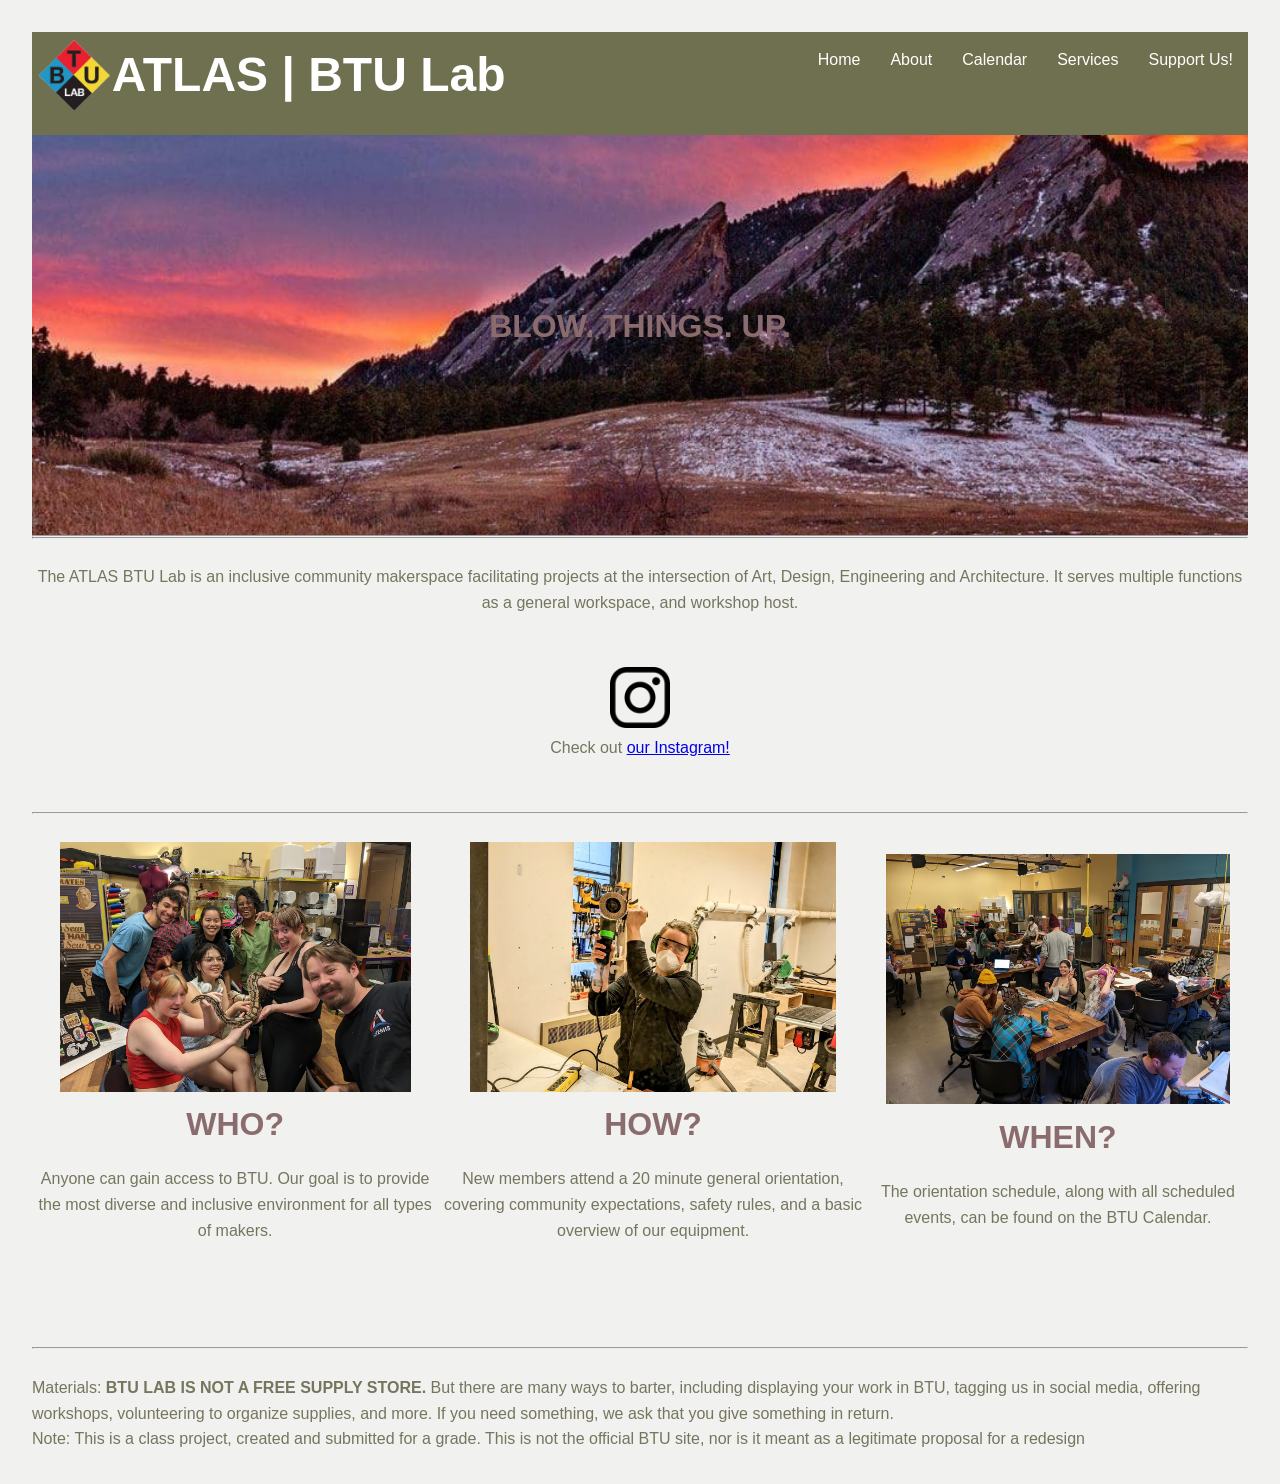
==== index.html @ c81f859d "Overall QOL Changes, NEED PHOTOS FOR ABOUT ME STILL" ====
<!doctype html>
<html lang="en">
<head>
    <meta charset="utf-8" />
    <title>BTU Lab - Home</title>
    <link rel="icon" type="image/x-icon" href="assets/favicon.ico">
    <link rel="stylesheet" href="style.css">
</head>
<body>
    <header>
        <nav>
            <h1>
                ATLAS | BTU Lab
                <img src="assets/site-icon.png" width="10%" alt="BTU Lab Logo" align="left"> <!--this works rlly good, thx!-->
            </h1>
            <ul>
                <li><a href="index.html" class="link">Home</a></li>
                <li><a href="about.html" class="link">About</a></li>
                <li><a href="calendar.html" class="link">Calendar</a></li>
                <li><a href="services.html" class="link">Services</a></li>
                <li><a href="support.html" class="link">Support Us!</a></li>
            </ul>
        </nav>
    </header>
    <main>
        <body style="margin:0;">
            <table width="100%" height="400" style="background: url('assets/flatirons-sunset.jpeg');
                                                    background-size: cover;
                                                    background-position: center;
                                                    background-repeat: no-repeat;">
                <tr>
                    <td align="center" valign="middle">

                        <h2>BLOW. THINGS. UP.</h2> <!-- should function the same? might need a color change here -->

                    </td>
                </tr>
            </table>
        </body>

        <!-- The instagram link will be integrated below this similar to my WA5 concepts ~carson -->

<hr><hr>
<br>

    <body>
        <p align="center"> The ATLAS BTU Lab is an inclusive community makerspace facilitating projects at the intersection of Art, Design, Engineering and Architecture. It serves multiple functions as a general workspace, and workshop host.</p>
        <br><br>
        <p align="center"><img width="5%" src="assets/instagram.png" alt="Instagram"></p>
        <p align="center">Check out <a href="https://www.instagram.com/btulab_cu/?hl=en">our Instagram!</a> </p>

    </body>

<br><br>
<hr>
<br>

    <table align="center">
        <tr align="center">
            <td>
                <img src="assets/who.jpg" alt="Selfie of lab members with a snake" height="250">
                <h2>WHO?</h2>
                <p>Anyone can gain access to BTU. Our goal is to provide the most diverse and inclusive environment for all types of makers.</p>
            </td>

            <td>
                <img src="assets/how.jpg" alt="Lab member using angle grinder" height="250">
                <h2>HOW?</h2>
                <p>New members attend a 20 minute general orientation, covering community expectations, safety rules, and a basic overview of our equipment.</p>
            </td>

            <td>
                <img src="assets/when.jpg" alt="BTU Lab full of people working" height="250">
                <h2>WHEN?</h2>
                <p>The orientation schedule, along with all scheduled events, can be found on the BTU Calendar.</p>
            </td>
        </tr>
    </table>
    </main>

    <br><br>
    <br><br>

    <footer>
        <hr>
        <br>
        <p>Materials: <b>BTU LAB IS NOT A FREE SUPPLY STORE.</b> But there are many ways to barter, including displaying your work in BTU, tagging us in social media, offering workshops, volunteering to organize supplies, and more. If you need something, we ask that you give something in return.</p>
        <p>Note: This is a class project, created and submitted for a grade. This is not the official BTU site, nor is it meant as a legitimate proposal for a redesign</p>
    </footer>
</body>
</html>
---- style.css ----
/* CSS Reset and Base Styles */
:root {
    /* Color Palette - 5 Core Colors */
    --color-primary: #574143;     /* Initially selected based on ATLAS Building Colors, deep text red, navbar and/or main brand/text color */
    --color-secondary: #8B6C6E;   /* Initially selected based on ATLAS Building Colors, light text red, complementary navbar text color */
    --color-accent: #8A686A;      /* Deeper text red than light text red, accent color, alternative warning/highlight color */
    --color-neutral: #76755E;     /* Boulder Tree Green, could be either background for text boxes or alternative color  */
    --color-highlight: #6F704F;   /* Deep Tree Green, accent, footnote or notes/comments color (side details) */
    
    /* Derived Colors for Flexibility */
    --color-background: color-mix(in srgb, var(--color-neutral) 10%, white);
    --color-text-dark: var(--color-neutral);
    --color-text-light: white;

    /* Typography */
    --font-primary: 'Space Grotesk', -apple-system, BlinkMacSystemFont, sans-serif;
    --font-secondary: 'Roboto Mono', monospace;

    /* Spacing System */
    --spacing-xs: 0.25rem;
    --spacing-sm: 0.5rem;
    --spacing-md: 1rem;
    --spacing-lg: 1.5rem;
    --spacing-xl: 2rem;
    --spacing-2x1: 3rem; /* 48 pixel gap so we can space out major bits */

    /* Border Radius */
    --radius-sm: 4px;
    --radius-md: 8px;
    --radius-lg: 12px;
}

* {
    margin: 0;
    padding: 0;
    box-sizing: border-box;
}

body {
    font-family: var(--font-primary);
    line-height: 1.6;
    background-color: var(--color-background);
    color: var(--color-text-dark);
    padding: var(--spacing-xl);
}

.container {
    max-width: 1200px;
    margin: 0 auto;
}

/* Typography Styles */
h1 {
    font-size: 3rem;
    font-weight: 700;
    margin-bottom: var(--spacing-md);
    color: var(--color-primary);
}

h2 {
    font-size: 2rem;
    font-weight: 600;
    margin-bottom: var(--spacing-md);
    color: var(--color-secondary);
}

h3 {
    font-size: 1.5rem;
    font-weight: 500;
    margin-bottom: var(--spacing-sm);
    color: var(--color-accent);
}

.body-text {
    font-size: 1rem;
    margin-bottom: var(--spacing-md);
}

.small-text {
    font-size: 0.75rem;
    color: color-mix(in srgb, var(--color-text-dark) 70%, transparent);
}

/* Color Palette Section */
.color-palette {
    display: grid;
    grid-template-columns: repeat(auto-fit, minmax(200px, 1fr));
    gap: var(--spacing-md);
    margin-bottom: var(--spacing-xl);
}

.color-swatch {
    padding: var(--spacing-md);
    border-radius: var(--radius-md);
    display: flex;
    flex-direction: column;
    align-items: center;
    justify-content: center;
    text-align: center;
}

/* Component Styles */
.button {
    display: inline-block;
    padding: var(--spacing-sm) var(--spacing-md);
    background-color: var(--color-primary);
    color: var(--color-text-light);
    text-decoration: none;
    border-radius: var(--radius-sm);
    transition: background-color 0.3s ease, transform 0.2s;
    border: 2px solid transparent;
}

.button:hover {
    background-color: color-mix(in srgb, var(--color-primary) 80%, black);
    border-color: var(--color-secondary);
    transform: scale(1.05);
}

.button:active {
    transform: scale(0.95);
    background-color: var(--color-secondary);
}

.link {
    color: var(--color-secondary);
    text-decoration: none;
    transition: color 0.3s ease, text-decoration-color 0.3s;
}

.link:hover {
    color: var(--color-accent);
    text-decoration: underline;
    text-decoration-color: var(--color-highlight);
}

.link:visited {
    color: var(--color-neutral);
    text-decoration: none;
}

/* Spacing Demonstration */
.spacing-demo {
    display: flex;
    align-items: center;
    gap: var(--spacing-sm);
    margin-bottom: var(--spacing-md);
}

.spacing-block {
    background-color: var(--color-primary);
    height: 50px;
}


nav {
    display: flex;
    justify-content: space-between;
    padding: 5px;
    background-color: var(--color-highlight)
}

nav h1 {
    color: var(--color-text-light)
}

nav ul {
    padding: 10px;
    margin: 0;
    list-style-type: none;
    display: flex;
    justify-content: flex-end;
    gap: 30px; /* added a gap so it would stop tweaking out in the top right! */
}

nav li {
    text-align: center;
    /*flex: 1;*/
}

nav .link {
    color: var(--color-text-light)
}

nav .link:visited {
    color: var(--color-secondary);
    text-decoration: none;
}

aside .photos {
  flex: 1;
  display: grid;
  float: left;
  width: 10%;
}

.explanation {
  flex: 4;
}


iframe {
    text-align: center;
}
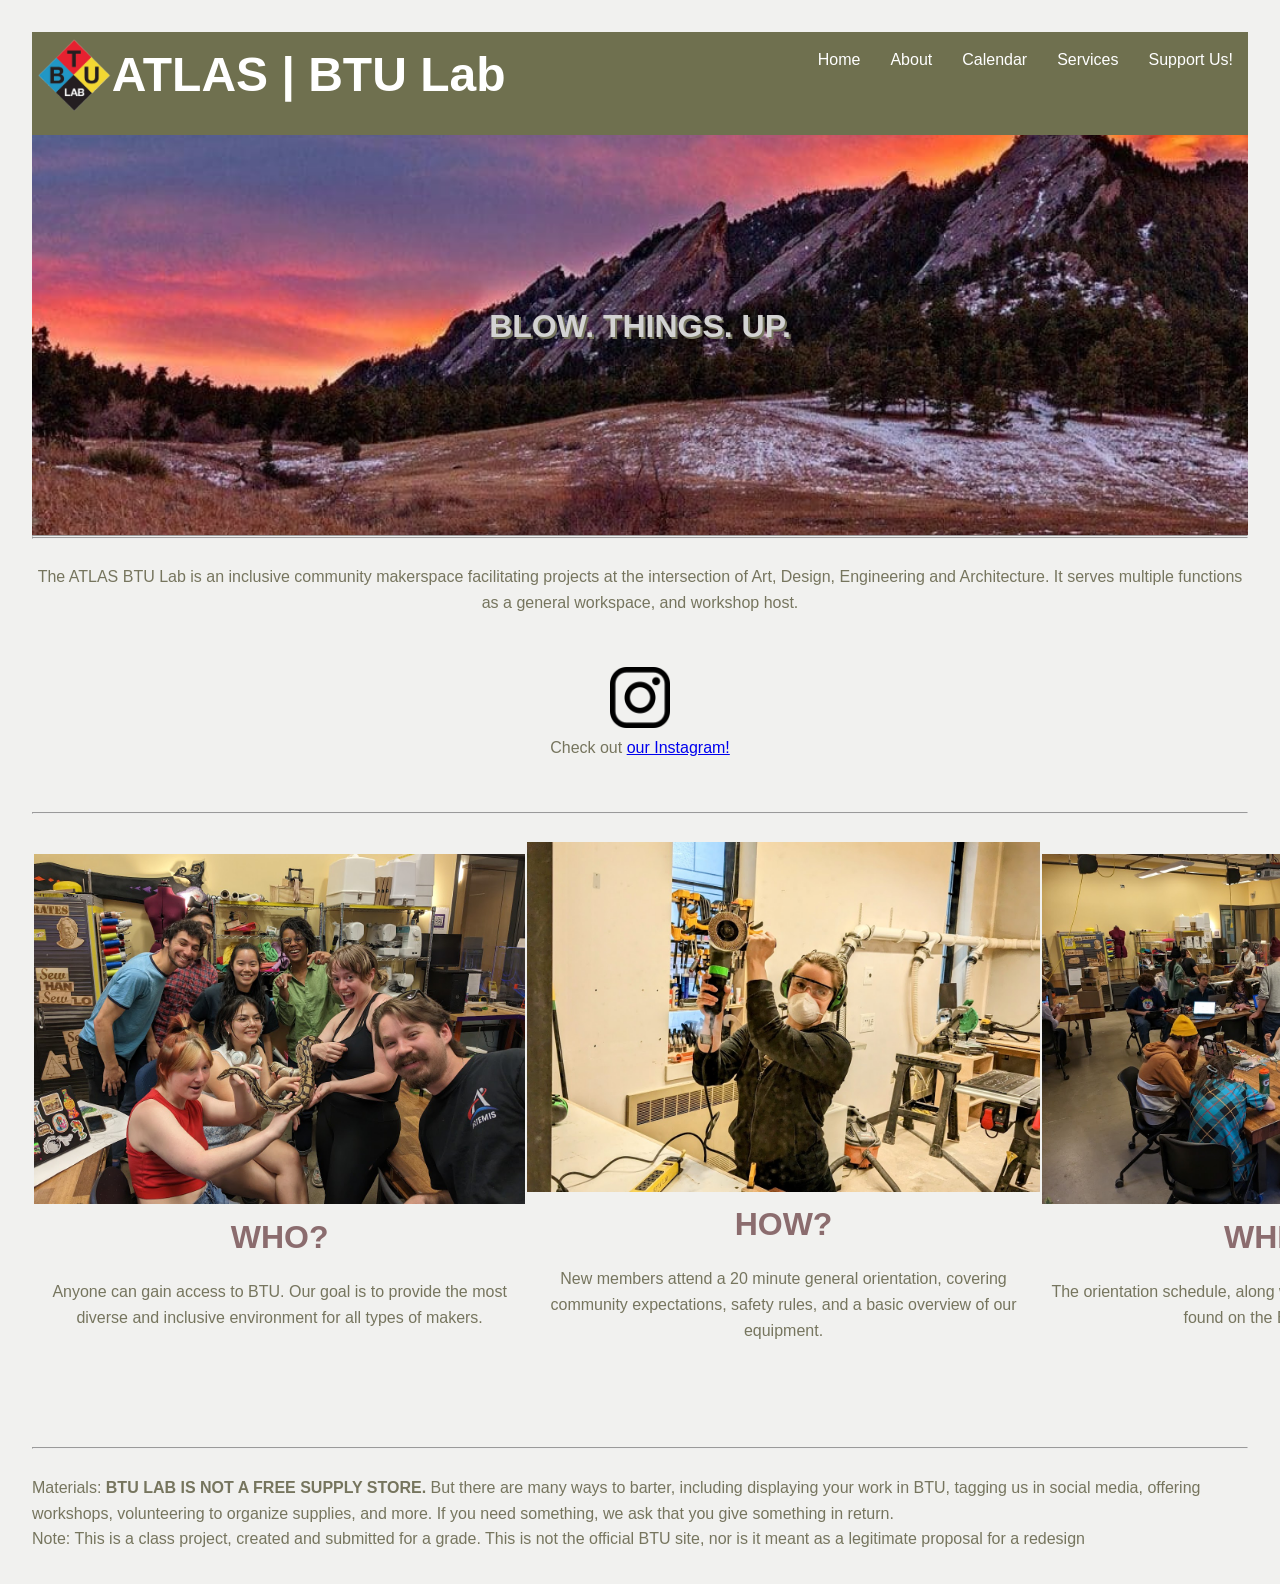
==== commit 59433c79: "Complete Aboutpage & Rules+Services Overhaul" ====
--- a/index.html
+++ b/index.html
@@ -31,7 +31,7 @@
                 <tr>
                     <td align="center" valign="middle">
 
-                        <h2>BLOW. THINGS. UP.</h2> <!-- should function the same? might need a color change here -->
+                        <h2 class="flavortext">BLOW. THINGS. UP.</h2> <!-- should function the same? might need a color change here -->
 
                     </td>
                 </tr>
@@ -58,19 +58,19 @@
     <table align="center">
         <tr align="center">
             <td>
-                <img src="assets/who.jpg" alt="Selfie of lab members with a snake" height="250">
+                <img src="assets/who.jpg" alt="Selfie of lab members with a snake" height="350">
                 <h2>WHO?</h2>
                 <p>Anyone can gain access to BTU. Our goal is to provide the most diverse and inclusive environment for all types of makers.</p>
             </td>
 
             <td>
-                <img src="assets/how.jpg" alt="Lab member using angle grinder" height="250">
+                <img src="assets/how.jpg" alt="Lab member using angle grinder" height="350">
                 <h2>HOW?</h2>
                 <p>New members attend a 20 minute general orientation, covering community expectations, safety rules, and a basic overview of our equipment.</p>
             </td>
 
             <td>
-                <img src="assets/when.jpg" alt="BTU Lab full of people working" height="250">
+                <img src="assets/when.jpg" alt="BTU Lab full of people working" height="350">
                 <h2>WHEN?</h2>
                 <p>The orientation schedule, along with all scheduled events, can be found on the BTU Calendar.</p>
             </td>
--- a/style.css
+++ b/style.css
@@ -135,7 +135,7 @@
 }
 
 .link:visited {
-    color: var(--color-neutral);
+    color: var(--color-text-light);
     text-decoration: none;
 }
 
@@ -183,7 +183,7 @@
 }
 
 nav .link:visited {
-    color: var(--color-secondary);
+    color: var(white);
     text-decoration: none;
 }
 
@@ -201,4 +201,19 @@
 
 iframe {
     text-align: center;
+}
+
+h2.flavortext {
+   color: lightgray;
+   text-shadow: 2px 2px var(--color-neutral);
+}
+
+.mmnames {
+    color: var(--color-text-dark);
+    text-decoration: none;
+    font-size-adjust: 1.0;
+}
+
+.identlist {
+    margin-left: 15px;
 }
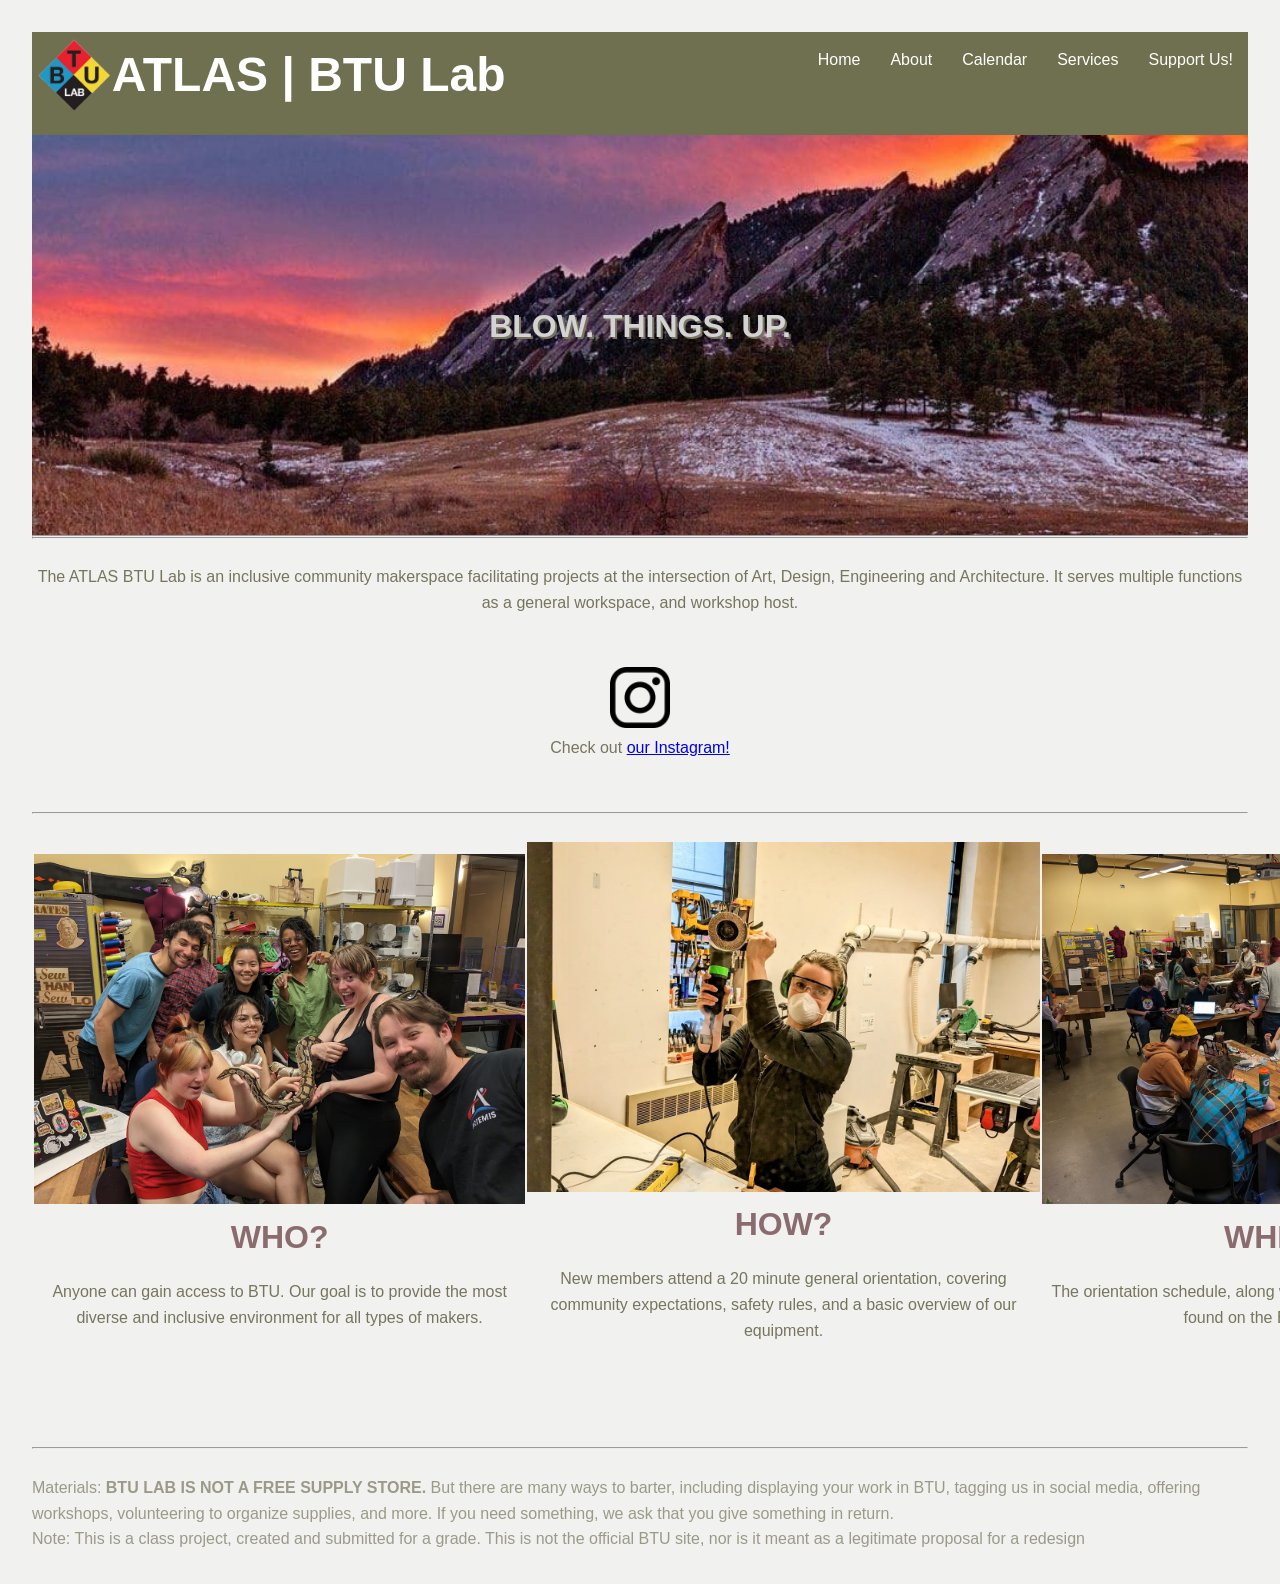
==== commit 02e51235: "work more on mobile ui" ====
--- a/index.html
+++ b/index.html
@@ -84,8 +84,8 @@
     <footer>
         <hr>
         <br>
-        <p>Materials: <b>BTU LAB IS NOT A FREE SUPPLY STORE.</b> But there are many ways to barter, including displaying your work in BTU, tagging us in social media, offering workshops, volunteering to organize supplies, and more. If you need something, we ask that you give something in return.</p>
-        <p>Note: This is a class project, created and submitted for a grade. This is not the official BTU site, nor is it meant as a legitimate proposal for a redesign</p>
+        <p class="small-text">Materials: <b>BTU LAB IS NOT A FREE SUPPLY STORE.</b> But there are many ways to barter, including displaying your work in BTU, tagging us in social media, offering workshops, volunteering to organize supplies, and more. If you need something, we ask that you give something in return.</p>
+        <p class="small-text">Note: This is a class project, created and submitted for a grade. This is not the official BTU site, nor is it meant as a legitimate proposal for a redesign</p>
     </footer>
 </body>
 </html>
--- a/style.css
+++ b/style.css
@@ -77,7 +77,7 @@
 }
 
 .small-text {
-    font-size: 0.75rem;
+    font-size: 1rem;
     color: color-mix(in srgb, var(--color-text-dark) 70%, transparent);
 }
 
@@ -216,4 +216,37 @@
 
 .identlist {
     margin-left: 15px;
-}+}
+
+ @media (orientation: portrait) {
+    main h1 {
+        font-size: 4rem;
+    }
+
+    h2 {
+        font-size: 3rem;
+        font-weight: 600;
+    }
+
+    h3 {
+        font-size: 3rem;
+        font-weight: 500;
+    }
+
+    h4 {
+        font-size: 3rem;
+        font-weight: 500;
+    }
+
+    .body-text {
+        font-size: 2rem;
+    }
+
+    .small-text {
+        font-size: 2rem;
+    }
+
+    ul {
+        margin-left: 1.5rem
+    }
+ }
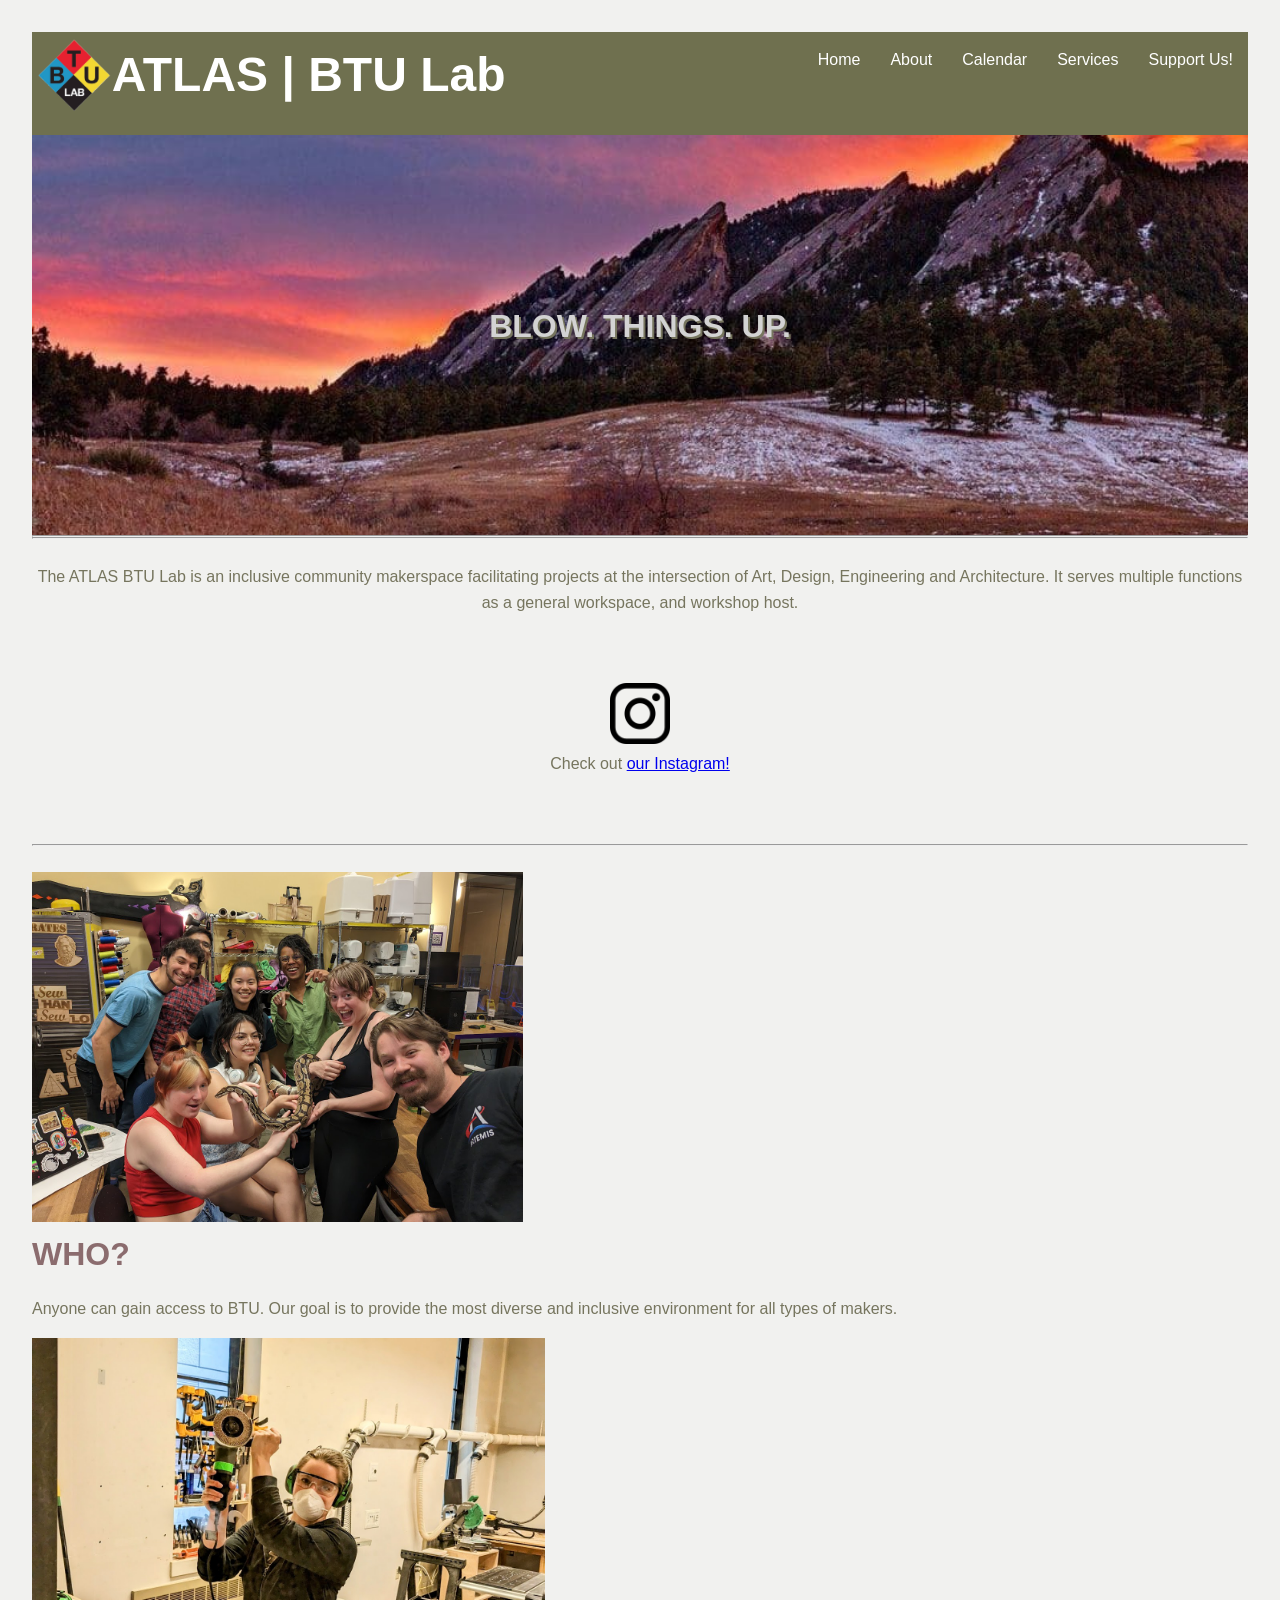
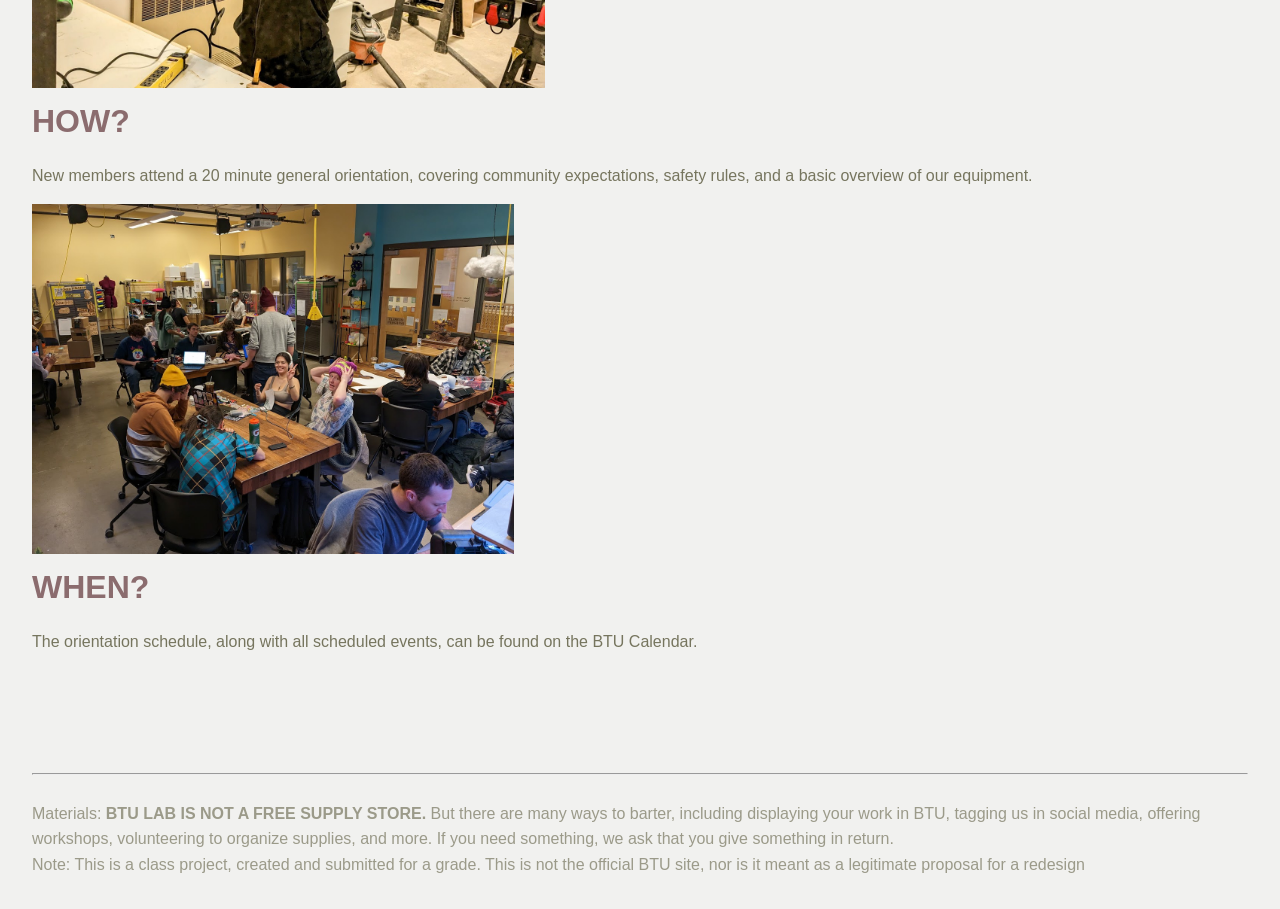
==== commit 94715803: "homepage looks good on mobile" ====
--- a/index.html
+++ b/index.html
@@ -44,10 +44,10 @@
 <br>
 
     <body>
-        <p align="center"> The ATLAS BTU Lab is an inclusive community makerspace facilitating projects at the intersection of Art, Design, Engineering and Architecture. It serves multiple functions as a general workspace, and workshop host.</p>
+        <p align="center" class="body-text"> The ATLAS BTU Lab is an inclusive community makerspace facilitating projects at the intersection of Art, Design, Engineering and Architecture. It serves multiple functions as a general workspace, and workshop host.</p>
         <br><br>
         <p align="center"><img width="5%" src="assets/instagram.png" alt="Instagram"></p>
-        <p align="center">Check out <a href="https://www.instagram.com/btulab_cu/?hl=en">our Instagram!</a> </p>
+        <p align="center" class="body-text">Check out <a href="https://www.instagram.com/btulab_cu/?hl=en">our Instagram!</a> </p>
 
     </body>
 
@@ -55,27 +55,25 @@
 <hr>
 <br>
 
-    <table align="center">
-        <tr align="center">
-            <td>
-                <img src="assets/who.jpg" alt="Selfie of lab members with a snake" height="350">
-                <h2>WHO?</h2>
-                <p>Anyone can gain access to BTU. Our goal is to provide the most diverse and inclusive environment for all types of makers.</p>
-            </td>
+<ul class="frontpage">
+        <li>
+            <img src="assets/who.jpg" alt="Selfie of lab members with a snake" height="350">
+            <h2>WHO?</h2>
+            <p class="body-text">Anyone can gain access to BTU. Our goal is to provide the most diverse and inclusive environment for all types of makers.</p>
+        </li>
 
-            <td>
-                <img src="assets/how.jpg" alt="Lab member using angle grinder" height="350">
-                <h2>HOW?</h2>
-                <p>New members attend a 20 minute general orientation, covering community expectations, safety rules, and a basic overview of our equipment.</p>
-            </td>
+        <li>
+            <img src="assets/how.jpg" alt="Lab member using angle grinder" height="350">
+            <h2>HOW?</h2>
+            <p class="body-text">New members attend a 20 minute general orientation, covering community expectations, safety rules, and a basic overview of our equipment.</p>
+        </li>
 
-            <td>
-                <img src="assets/when.jpg" alt="BTU Lab full of people working" height="350">
-                <h2>WHEN?</h2>
-                <p>The orientation schedule, along with all scheduled events, can be found on the BTU Calendar.</p>
-            </td>
-        </tr>
-    </table>
+        <li>
+            <img src="assets/when.jpg" alt="BTU Lab full of people working" height="350">
+            <h2>WHEN?</h2>
+            <p class="body-text">The orientation schedule, along with all scheduled events, can be found on the BTU Calendar.</p>
+        </li>
+    </ul>
     </main>
 
     <br><br>
--- a/style.css
+++ b/style.css
@@ -218,8 +218,20 @@
     margin-left: 15px;
 }
 
+.frontpage
+{
+    display: flex;
+    list-style-type:none;
+    flex-direction: row;
+    flex-wrap: wrap;
+}
+
  @media (orientation: portrait) {
-    main h1 {
+    nav img {
+        display: none;
+    }
+
+    main h1 { /*we don't need to change the navbar title on mobile*/
         font-size: 4rem;
     }
 
@@ -238,6 +250,10 @@
         font-weight: 500;
     }
 
+    h5 {
+        font-size: 2rem;
+    }
+
     .body-text {
         font-size: 2rem;
     }
@@ -249,4 +265,16 @@
     ul {
         margin-left: 1.5rem
     }
+
+    .identlist {
+        font-size: 2rem;
+    }
+
+    .mmnames {
+        font-size-adjust: 0.7;
+    }
+
+    nav ul {
+        font-size: 1.5rem;
+    }
  }
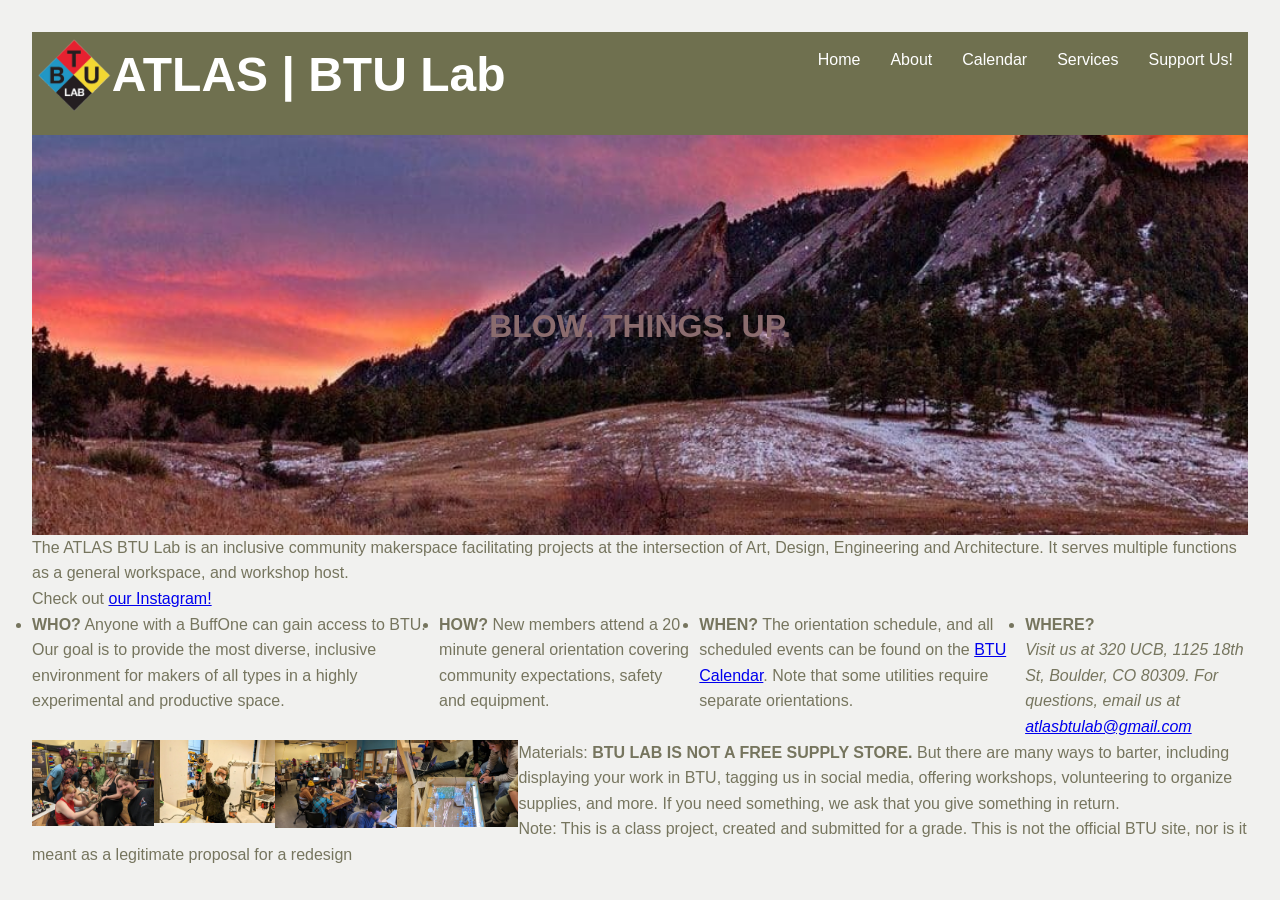
==== commit 8b4d8d29: "revert last commit for now" ====
--- a/index.html
+++ b/index.html
@@ -31,7 +31,7 @@
                 <tr>
                     <td align="center" valign="middle">
 
-                        <h2 class="flavortext">BLOW. THINGS. UP.</h2> <!-- should function the same? might need a color change here -->
+                        <h2>BLOW. THINGS. UP.</h2> <!-- should function the same? might need a color change here -->
 
                     </td>
                 </tr>
@@ -40,50 +40,33 @@
 
         <!-- The instagram link will be integrated below this similar to my WA5 concepts ~carson -->
 
-<hr><hr>
-<br>
+        <p>
+            The ATLAS BTU Lab is an inclusive community makerspace facilitating projects at the intersection of 
+            Art, Design, Engineering and Architecture. It serves multiple functions as a general workspace, 
+            and workshop host. 
+        </p>
 
-    <body>
-        <p align="center" class="body-text"> The ATLAS BTU Lab is an inclusive community makerspace facilitating projects at the intersection of Art, Design, Engineering and Architecture. It serves multiple functions as a general workspace, and workshop host.</p>
-        <br><br>
-        <p align="center"><img width="5%" src="assets/instagram.png" alt="Instagram"></p>
-        <p align="center" class="body-text">Check out <a href="https://www.instagram.com/btulab_cu/?hl=en">our Instagram!</a> </p>
+        <p>
+            Check out <a href="https://www.instagram.com/btulab_cu/?hl=en">our Instagram!</a>
+        </p>
 
-    </body>
-
-<br><br>
-<hr>
-<br>
-
-<ul class="frontpage">
-        <li>
-            <img src="assets/who.jpg" alt="Selfie of lab members with a snake" height="350">
-            <h2>WHO?</h2>
-            <p class="body-text">Anyone can gain access to BTU. Our goal is to provide the most diverse and inclusive environment for all types of makers.</p>
-        </li>
-
-        <li>
-            <img src="assets/how.jpg" alt="Lab member using angle grinder" height="350">
-            <h2>HOW?</h2>
-            <p class="body-text">New members attend a 20 minute general orientation, covering community expectations, safety rules, and a basic overview of our equipment.</p>
-        </li>
-
-        <li>
-            <img src="assets/when.jpg" alt="BTU Lab full of people working" height="350">
-            <h2>WHEN?</h2>
-            <p class="body-text">The orientation schedule, along with all scheduled events, can be found on the BTU Calendar.</p>
-        </li>
-    </ul>
+        <ul class="explanation" style="display: flex; gap: 10px;">
+            <li><b>WHO?</b> Anyone with a BuffOne can gain access to BTU. Our goal is to provide the most diverse, inclusive environment for makers of all types in a highly experimental and productive space.</li>
+            <li><b>HOW?</b> New members attend a 20 minute general orientation covering community expectations, safety and equipment.</li>
+            <li><b>WHEN?</b> The orientation schedule, and all scheduled events can be found on the <a href="geninfo.html#calendar">BTU Calendar</a>. Note that some utilities require separate orientations.</li>
+            <li><b>WHERE?</b> <address>Visit us at 320 UCB, 1125 18th St, Boulder, CO 80309. For questions, email us at <a href="mailto:atlasbtulab@gmail.com">atlasbtulab@gmail.com</a></address></li>
+        </ul>
+        <aside>
+            <img src="assets/who.jpg" class="photos" alt="People in the BTU posing with a snake">
+            <img src="assets/how.jpg" class="photos" alt="Woman in a mask holding a rotary tool">
+            <img src="assets/when.jpg" class="photos" alt="People participating in various activities around the lab">
+            <img src="assets/what.jpg" class="photos" alt="Image tracking experiment with the Xbox Kinect">
+      </aside>
     </main>
 
-    <br><br>
-    <br><br>
-
     <footer>
-        <hr>
-        <br>
-        <p class="small-text">Materials: <b>BTU LAB IS NOT A FREE SUPPLY STORE.</b> But there are many ways to barter, including displaying your work in BTU, tagging us in social media, offering workshops, volunteering to organize supplies, and more. If you need something, we ask that you give something in return.</p>
-        <p class="small-text">Note: This is a class project, created and submitted for a grade. This is not the official BTU site, nor is it meant as a legitimate proposal for a redesign</p>
+        <p>Materials: <b>BTU LAB IS NOT A FREE SUPPLY STORE.</b> But there are many ways to barter, including displaying your work in BTU, tagging us in social media, offering workshops, volunteering to organize supplies, and more. If you need something, we ask that you give something in return.</p>
+        <p>Note: This is a class project, created and submitted for a grade. This is not the official BTU site, nor is it meant as a legitimate proposal for a redesign</p>
     </footer>
 </body>
 </html>
--- a/style.css
+++ b/style.css
@@ -226,6 +226,13 @@
     flex-wrap: wrap;
 }
 
+iframe
+{
+    border: 0;
+    width: 90vw;
+    height: 80vh;
+}
+
  @media (orientation: portrait) {
     nav img {
         display: none;
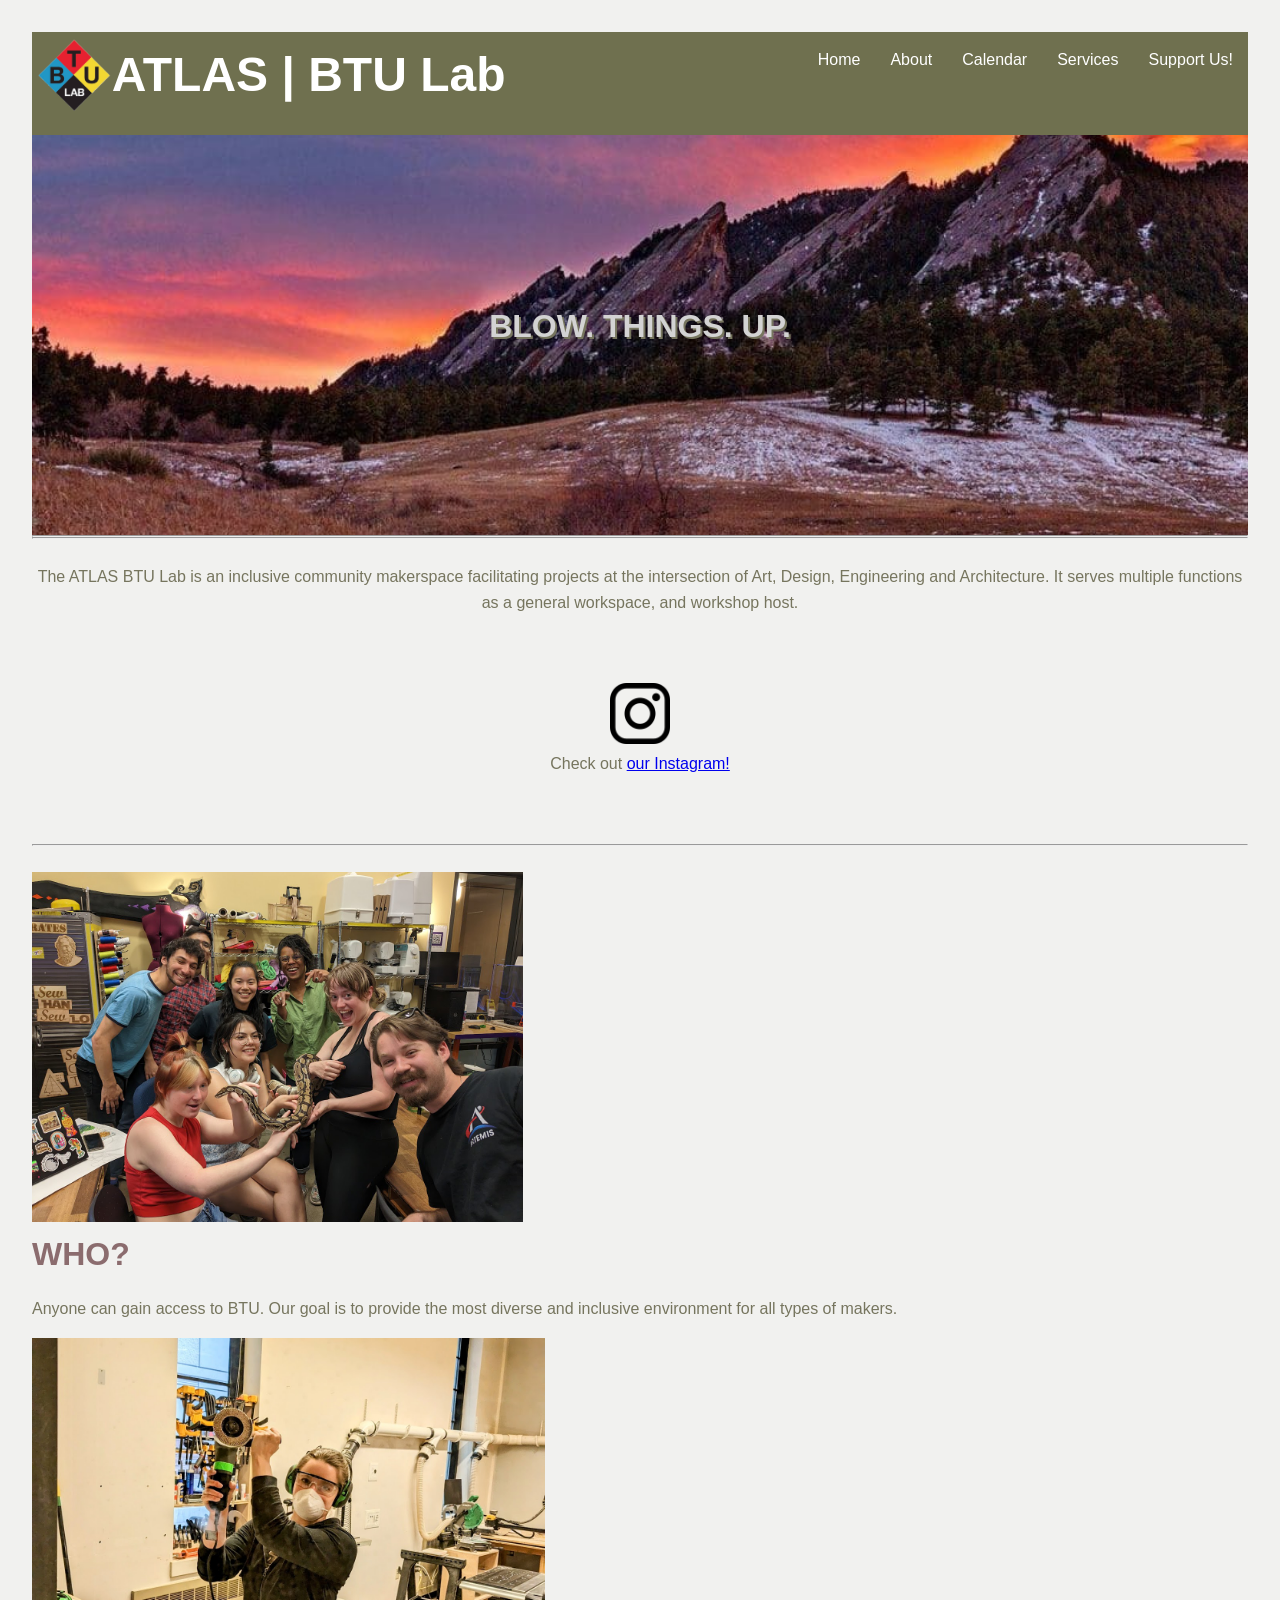
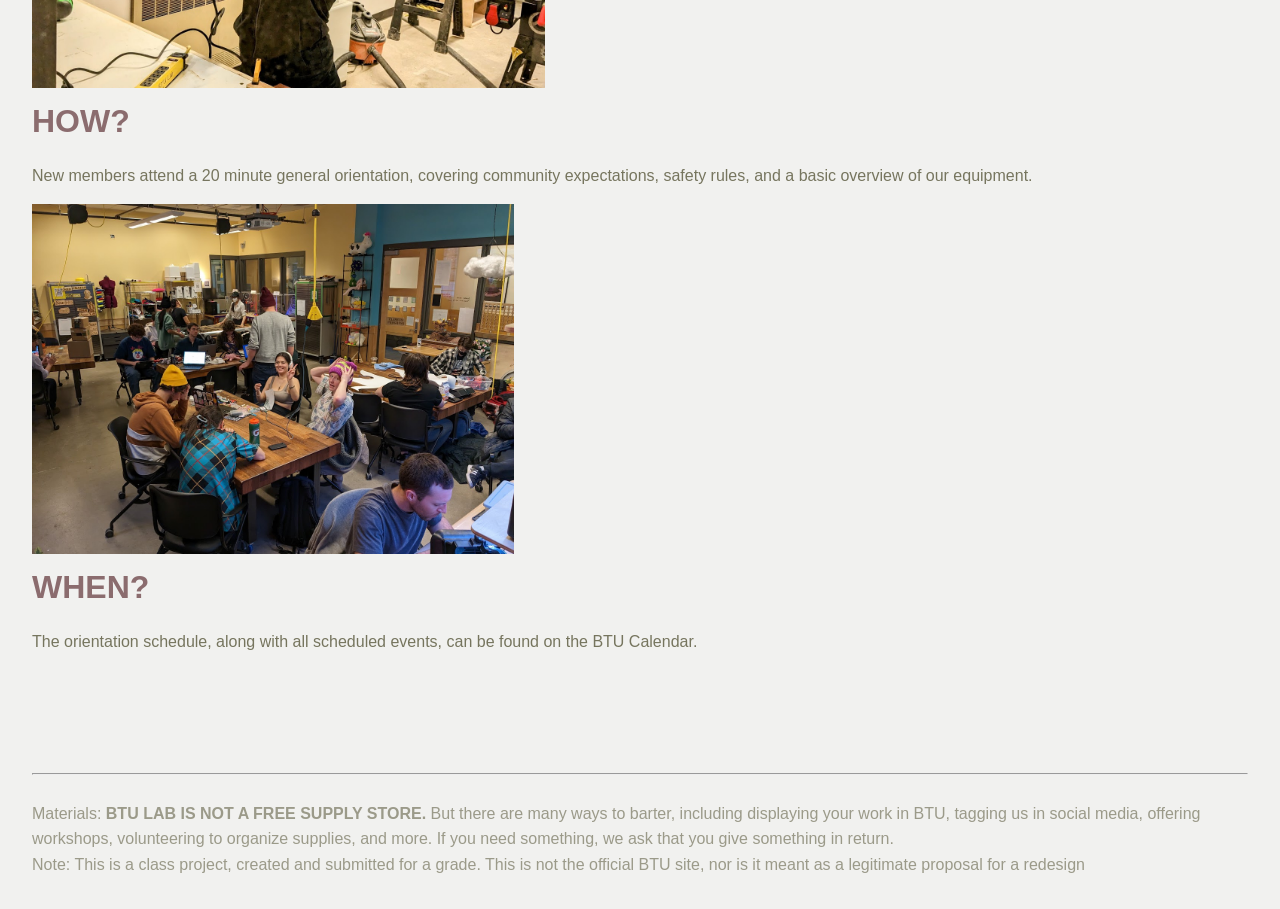
==== commit a5031c79: "fix warcrimes on index.html again" ====
--- a/index.html
+++ b/index.html
@@ -23,50 +23,62 @@
         </nav>
     </header>
     <main>
-        <body style="margin:0;">
             <table width="100%" height="400" style="background: url('assets/flatirons-sunset.jpeg');
                                                     background-size: cover;
                                                     background-position: center;
-                                                    background-repeat: no-repeat;">
+                                                    background-repeat: no-repeat;
+                                                    margin:0">
                 <tr>
                     <td align="center" valign="middle">
 
-                        <h2>BLOW. THINGS. UP.</h2> <!-- should function the same? might need a color change here -->
+                        <h2 class="flavortext">BLOW. THINGS. UP.</h2> <!-- should function the same? might need a color change here -->
 
                     </td>
                 </tr>
             </table>
-        </body>
 
         <!-- The instagram link will be integrated below this similar to my WA5 concepts ~carson -->
 
-        <p>
-            The ATLAS BTU Lab is an inclusive community makerspace facilitating projects at the intersection of 
-            Art, Design, Engineering and Architecture. It serves multiple functions as a general workspace, 
-            and workshop host. 
-        </p>
+    <hr><hr>
+    <br>
+            <p align="center" class="body-text"> The ATLAS BTU Lab is an inclusive community makerspace facilitating projects at the intersection of Art, Design, Engineering and Architecture. It serves multiple functions as a general workspace, and workshop host.</p>
+            <br><br>
+            <p align="center"><img width="5%" src="assets/instagram.png" alt="Instagram"></p>
+            <p align="center" class="body-text">Check out <a href="https://www.instagram.com/btulab_cu/?hl=en">our Instagram!</a> </p>
 
-        <p>
-            Check out <a href="https://www.instagram.com/btulab_cu/?hl=en">our Instagram!</a>
-        </p>
+    <br><br>
+    <hr>
+    <br>
 
-        <ul class="explanation" style="display: flex; gap: 10px;">
-            <li><b>WHO?</b> Anyone with a BuffOne can gain access to BTU. Our goal is to provide the most diverse, inclusive environment for makers of all types in a highly experimental and productive space.</li>
-            <li><b>HOW?</b> New members attend a 20 minute general orientation covering community expectations, safety and equipment.</li>
-            <li><b>WHEN?</b> The orientation schedule, and all scheduled events can be found on the <a href="geninfo.html#calendar">BTU Calendar</a>. Note that some utilities require separate orientations.</li>
-            <li><b>WHERE?</b> <address>Visit us at 320 UCB, 1125 18th St, Boulder, CO 80309. For questions, email us at <a href="mailto:atlasbtulab@gmail.com">atlasbtulab@gmail.com</a></address></li>
+    <ul class="frontpage">
+            <li>
+                <img src="assets/who.jpg" alt="Selfie of lab members with a snake" height="350">
+                <h2>WHO?</h2>
+                <p class="body-text">Anyone can gain access to BTU. Our goal is to provide the most diverse and inclusive environment for all types of makers.</p>
+            </li>
+
+            <li>
+                <img src="assets/how.jpg" alt="Lab member using angle grinder" height="350">
+                <h2>HOW?</h2>
+                <p class="body-text">New members attend a 20 minute general orientation, covering community expectations, safety rules, and a basic overview of our equipment.</p>
+            </li>
+
+            <li>
+                <img src="assets/when.jpg" alt="BTU Lab full of people working" height="350">
+                <h2>WHEN?</h2>
+                <p class="body-text">The orientation schedule, along with all scheduled events, can be found on the BTU Calendar.</p>
+            </li>
         </ul>
-        <aside>
-            <img src="assets/who.jpg" class="photos" alt="People in the BTU posing with a snake">
-            <img src="assets/how.jpg" class="photos" alt="Woman in a mask holding a rotary tool">
-            <img src="assets/when.jpg" class="photos" alt="People participating in various activities around the lab">
-            <img src="assets/what.jpg" class="photos" alt="Image tracking experiment with the Xbox Kinect">
-      </aside>
-    </main>
+        </main>
 
-    <footer>
-        <p>Materials: <b>BTU LAB IS NOT A FREE SUPPLY STORE.</b> But there are many ways to barter, including displaying your work in BTU, tagging us in social media, offering workshops, volunteering to organize supplies, and more. If you need something, we ask that you give something in return.</p>
-        <p>Note: This is a class project, created and submitted for a grade. This is not the official BTU site, nor is it meant as a legitimate proposal for a redesign</p>
-    </footer>
+        <br><br>
+        <br><br>
+
+        <footer>
+            <hr>
+            <br>
+            <p class="small-text">Materials: <b>BTU LAB IS NOT A FREE SUPPLY STORE.</b> But there are many ways to barter, including displaying your work in BTU, tagging us in social media, offering workshops, volunteering to organize supplies, and more. If you need something, we ask that you give something in return.</p>
+            <p class="small-text">Note: This is a class project, created and submitted for a grade. This is not the official BTU site, nor is it meant as a legitimate proposal for a redesign</p>
+        </footer>
 </body>
 </html>
